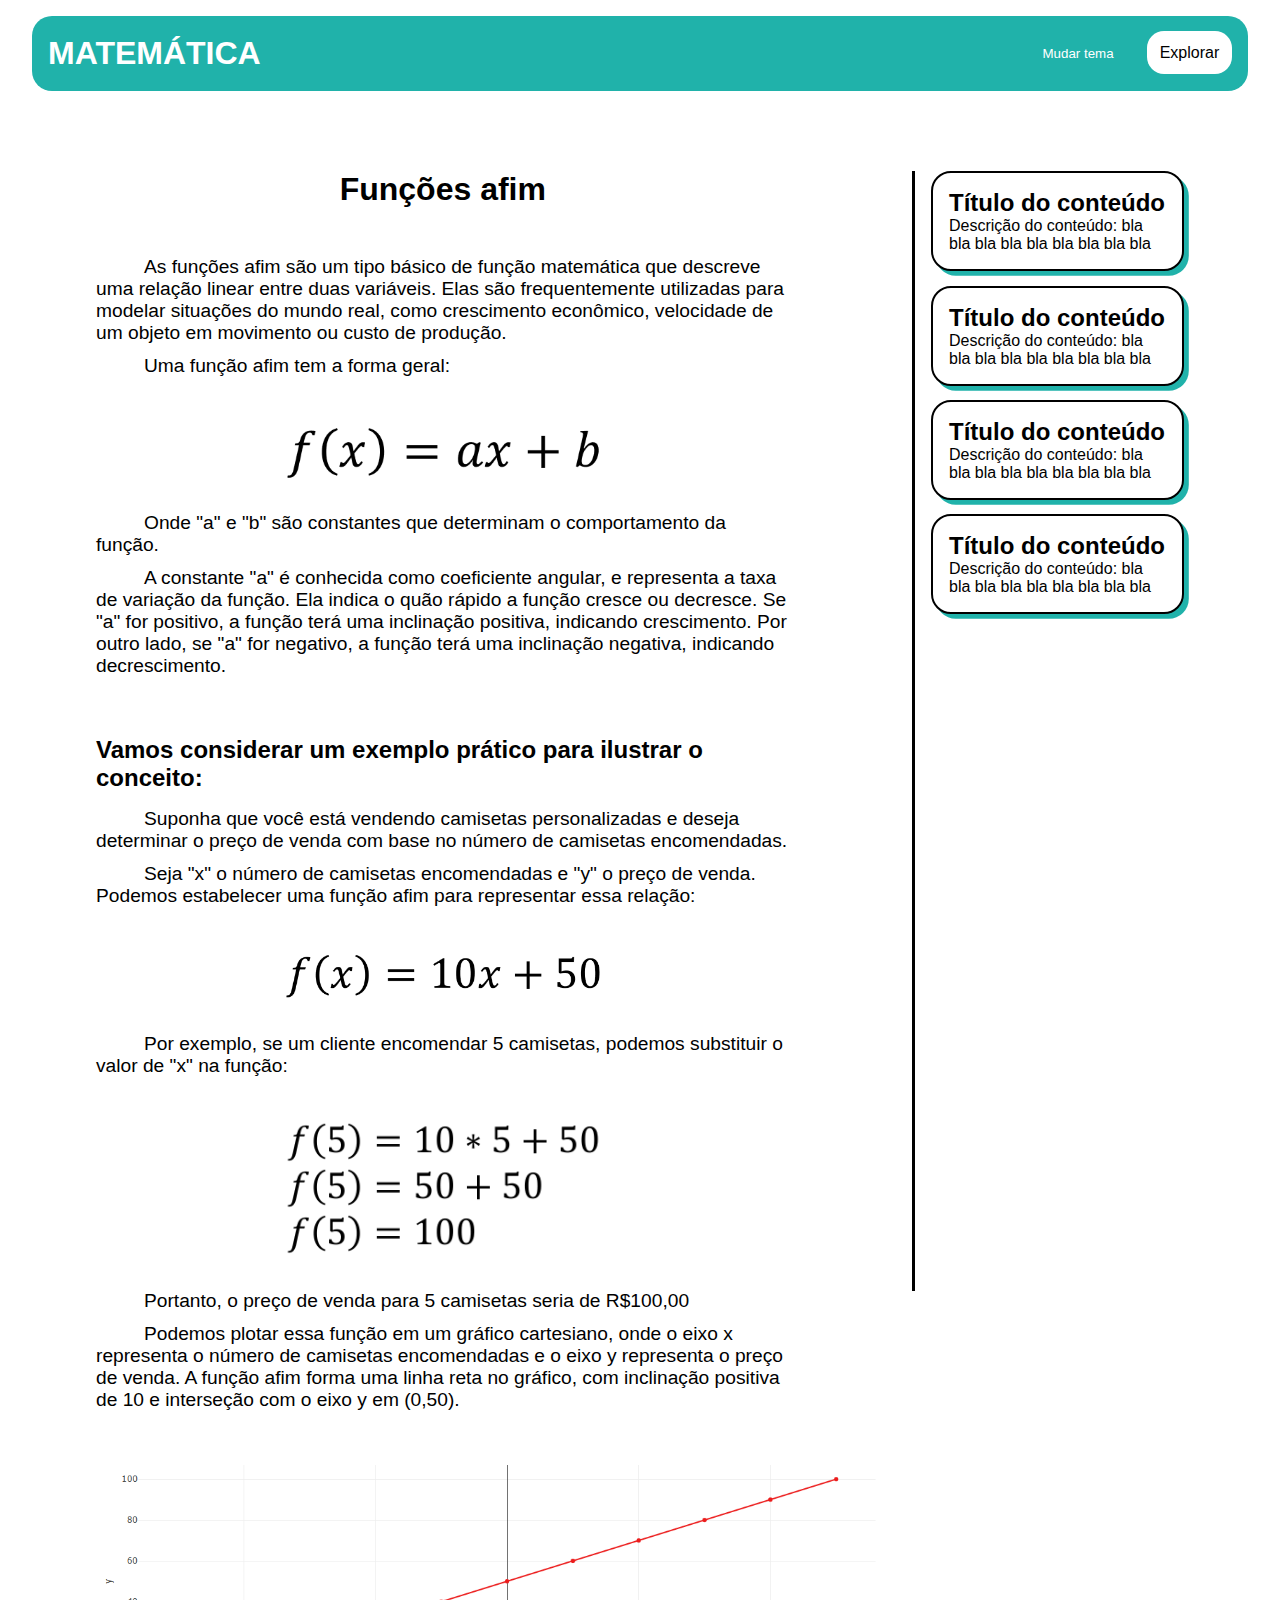
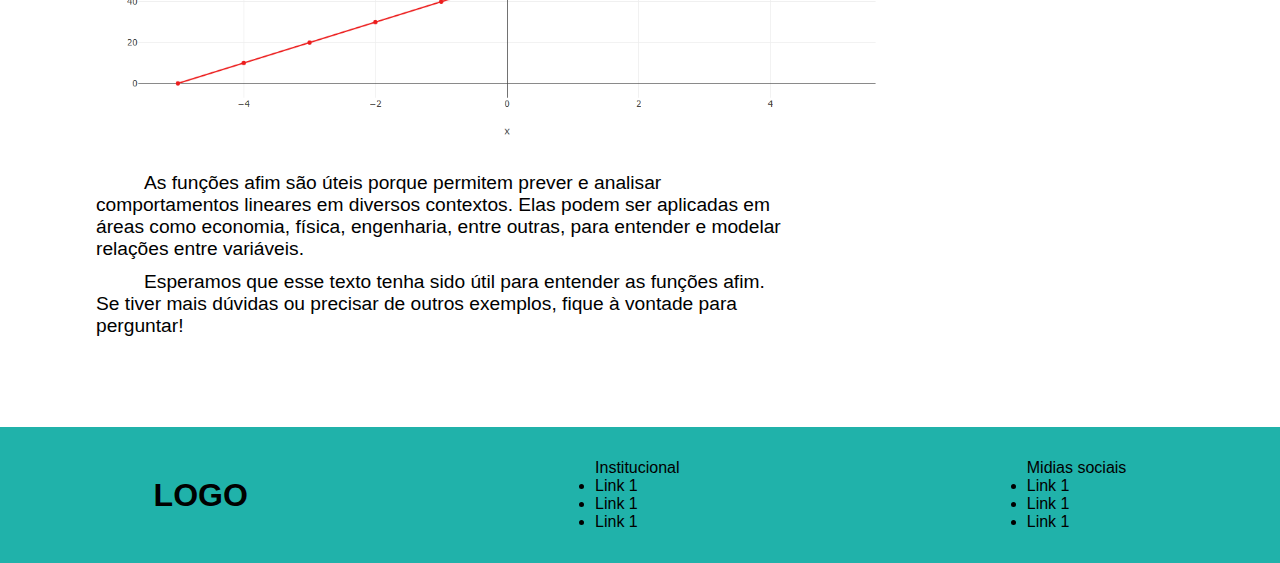
==== pages/funcaoAfim.html @ 84271707 "Add files via upload" ====
<!DOCTYPE html>
<html lang="pt-br">

<head>
    <meta charset="UTF-8">
    <meta http-equiv="X-UA-Compatible" content="IE=edge">
    <meta name="viewport" content="width=device-width, initial-scale=1.0">
    <title>Matemática - Artigo</title>
    <link rel="stylesheet" href="../css/funcaoAfim.css">
    <link rel="shortcut icon" href="../img/favicon.png" type="image/x-icon">
    <script src="../scripts/functions.js"></script>
</head>

<body>
    <header>
        <nav>
            <h1><a href="../index.html">MATEMÁTICA</a></h1>
            <div id="links">
                <button class="mode" onclick="turnMode()">Mudar tema</button>
                <!-- <img src="./img/mode.png" class="mode"> -->
                <a href="../pages/explorar.html" class="button">Explorar</a>
            </div>
        </nav>
    </header>

    <main class="content">
        <section>
            <h1>Funções afim</h1>
            <article>
                <p>
                    As funções afim são um tipo básico de função matemática que descreve uma relação linear entre duas
                    variáveis. Elas são frequentemente utilizadas para modelar situações do mundo real, como crescimento
                    econômico, velocidade de um objeto em movimento ou custo de produção.</p>
                <p>Uma função afim tem a forma geral:</p>
                <img src="../img/pages/modeloAfim.png" class="centerImg">
                <p>Onde "a" e "b" são constantes que determinam o comportamento da função.</p>
                <p>A constante "a" é conhecida como coeficiente angular, e representa a taxa de variação da função. Ela
                    indica o quão rápido a função cresce ou decresce. Se "a" for positivo, a função terá uma inclinação
                    positiva, indicando crescimento. Por outro lado, se "a" for negativo, a função terá uma inclinação
                    negativa, indicando decrescimento.</p>
                <h2>Vamos considerar um exemplo prático para ilustrar o conceito:</h2>
                <p>Suponha que você está vendendo
                    camisetas personalizadas e deseja determinar o preço de venda com base no número de camisetas
                    encomendadas.</p>
                <p>Seja "x" o número de camisetas encomendadas e "y" o preço de venda. Podemos estabelecer uma função
                    afim para representar essa relação:</p>
                <img src="../img/pages/exemploAfim.png" class="centerImg">
                <p>Por exemplo, se um cliente encomendar 5 camisetas, podemos substituir o valor de "x" na função:</p>
                <img src="../img/pages/exemploAfim1.png" class="centerImg">
                <p>Portanto, o preço de venda para 5 camisetas seria de R$100,00</p>
                <p>Podemos plotar essa função em um gráfico cartesiano, onde o eixo x representa o número de camisetas
                    encomendadas e o eixo y representa o preço de venda. A função afim forma uma linha reta no gráfico,
                    com inclinação positiva de 10 e interseção com o eixo y em (0,50).</p>
                <img src="../img/pages/exemploGrafico.png" class="centerImg" id="graph">
                <p>As funções afim são úteis porque permitem prever e analisar comportamentos lineares em diversos
                    contextos. Elas podem ser aplicadas em áreas como economia, física, engenharia, entre outras, para
                    entender e modelar relações entre variáveis.</p>
                <p>Esperamos que esse texto tenha sido útil para entender as funções afim. Se tiver mais dúvidas ou
                    precisar de outros exemplos, fique à vontade para perguntar!</p>

            </article>
        </section>

        <aside>
            <div class="box">
                <h2>Título do conteúdo</h2>
                <p>Descrição do conteúdo: bla bla bla bla bla bla bla bla bla</p>
            </div>
            <div class="box">
                <h2>Título do conteúdo</h2>
                <p>Descrição do conteúdo: bla bla bla bla bla bla bla bla bla</p>
            </div>
            <div class="box">
                <h2>Título do conteúdo</h2>
                <p>Descrição do conteúdo: bla bla bla bla bla bla bla bla bla</p>
            </div>
            <div class="box">
                <h2>Título do conteúdo</h2>
                <p>Descrição do conteúdo: bla bla bla bla bla bla bla bla bla</p>
            </div>
        </aside>
    </main>

    <footer>
        <h1>LOGO</h1>
        <ul>Institucional
            <li>Link 1</li>
            <li>Link 1</li>
            <li>Link 1</li>
        </ul>
        <ul>Midias sociais
            <li>Link 1</li>
            <li>Link 1</li>
            <li>Link 1</li>
        </ul>
    </footer>
</body>




</html>
---- css/funcaoAfim.css ----
* {
    font-family: 'Segoe UI', Tahoma, Geneva, Verdana, sans-serif;
    margin: 0;
}

:root {
    --body-bg: #ffff;
    --body-color: black;
    --theme-color: lightseagreen;
    --image-invert: 0;
}


body {
    min-height: 100vh;
    display: flex;
    flex-direction: column;
    background-color: var(--body-bg);
    /* background-image: url("../img/indexBackground.png");
    background-size: cover; */
    /* filter: invert(1); */
}

nav {
    display: flex;
    justify-content: space-between;
    margin: 1rem 2rem;
    padding: 1rem;
    background-color: var(--theme-color);
    align-items: center;
    color: var(--body-bg);
    border-radius: 20px;
    height: 2.7rem;
}

nav .button {
    background-color: var(--body-bg);
    padding: 0.8rem;
    border-radius: 17px;
    text-decoration: none;
    color: var(--body-color);
    transition: 0.6s;
    position: relative;
}

.button:hover {
    transition: 0.7s;
    border: 1px solid var(--body-bg);
    background-color: var(--theme-color);
    color: var(--body-bg);
    text-decoration: underline;
}


.mode {
    border: none;
    margin-right: 1rem;
    cursor: pointer;
    background-color: var(--theme-color);
    padding: 0.8rem;
    text-decoration: none;
    color: var(--body-bg);
    transition: 0.6s;
    position: relative;
}


/* --------------------------- */

.content {
    width: 85%;
    margin: 4rem auto;
    display: grid;
    grid-template-columns: 75% 25%;
    grid-template-rows: 70rem 30rem 12rem;
    grid-template-areas: "content aside";
    height: 100%;
}

section {
    /* background-color: lightseagreen; */
    grid-area: content;
    width: 85%;
    display: block;
    margin-bottom: 4rem;
}

.content h1 {
    text-align: center;
    margin-bottom: 3rem;
    font-size: 2rem;
}

section p {
    padding-bottom: 0.7rem;
    text-indent: 3rem;
    font-size: larger;
}

section h2 {
    margin-top: 3rem;
    margin-bottom: 1rem;
}

aside {
    grid-area: aside;
    border-left: 3px solid var(--body-color);
}

div.box {
    background-color: var(--body-bg);
    color: var(--body-color);
    border: 2px solid var(--body-color);
    border-radius: 20px;
    margin-bottom: 0.9rem;
    margin-left: 1rem;
    padding: 1rem;
    box-shadow: 0.3rem 0.3rem var(--theme-color);
    transition: 0.7s;
}

div.box:hover {
    transition: 0.7s;
    transform: scale(1.05, 1.05);
}

article {
    display: block;
}

.centerImg {
    display: block;
    margin: 2rem auto;
    width: 20rem;
    filter: invert(var(--image-invert));
}

#graph {
    width: 50rem;
}

footer {
    display: flex;
    justify-content: space-around;
    margin-top: auto;
    align-items: center;
    padding: 2rem 0;
    flex-wrap: wrap;
    width: 100%;
    background-color: var(--theme-color);
}

h1 a {
    text-decoration: none;
    color: var(--body-bg);
}

main p,
h1,
h2 {
    color: var(--body-color);
}
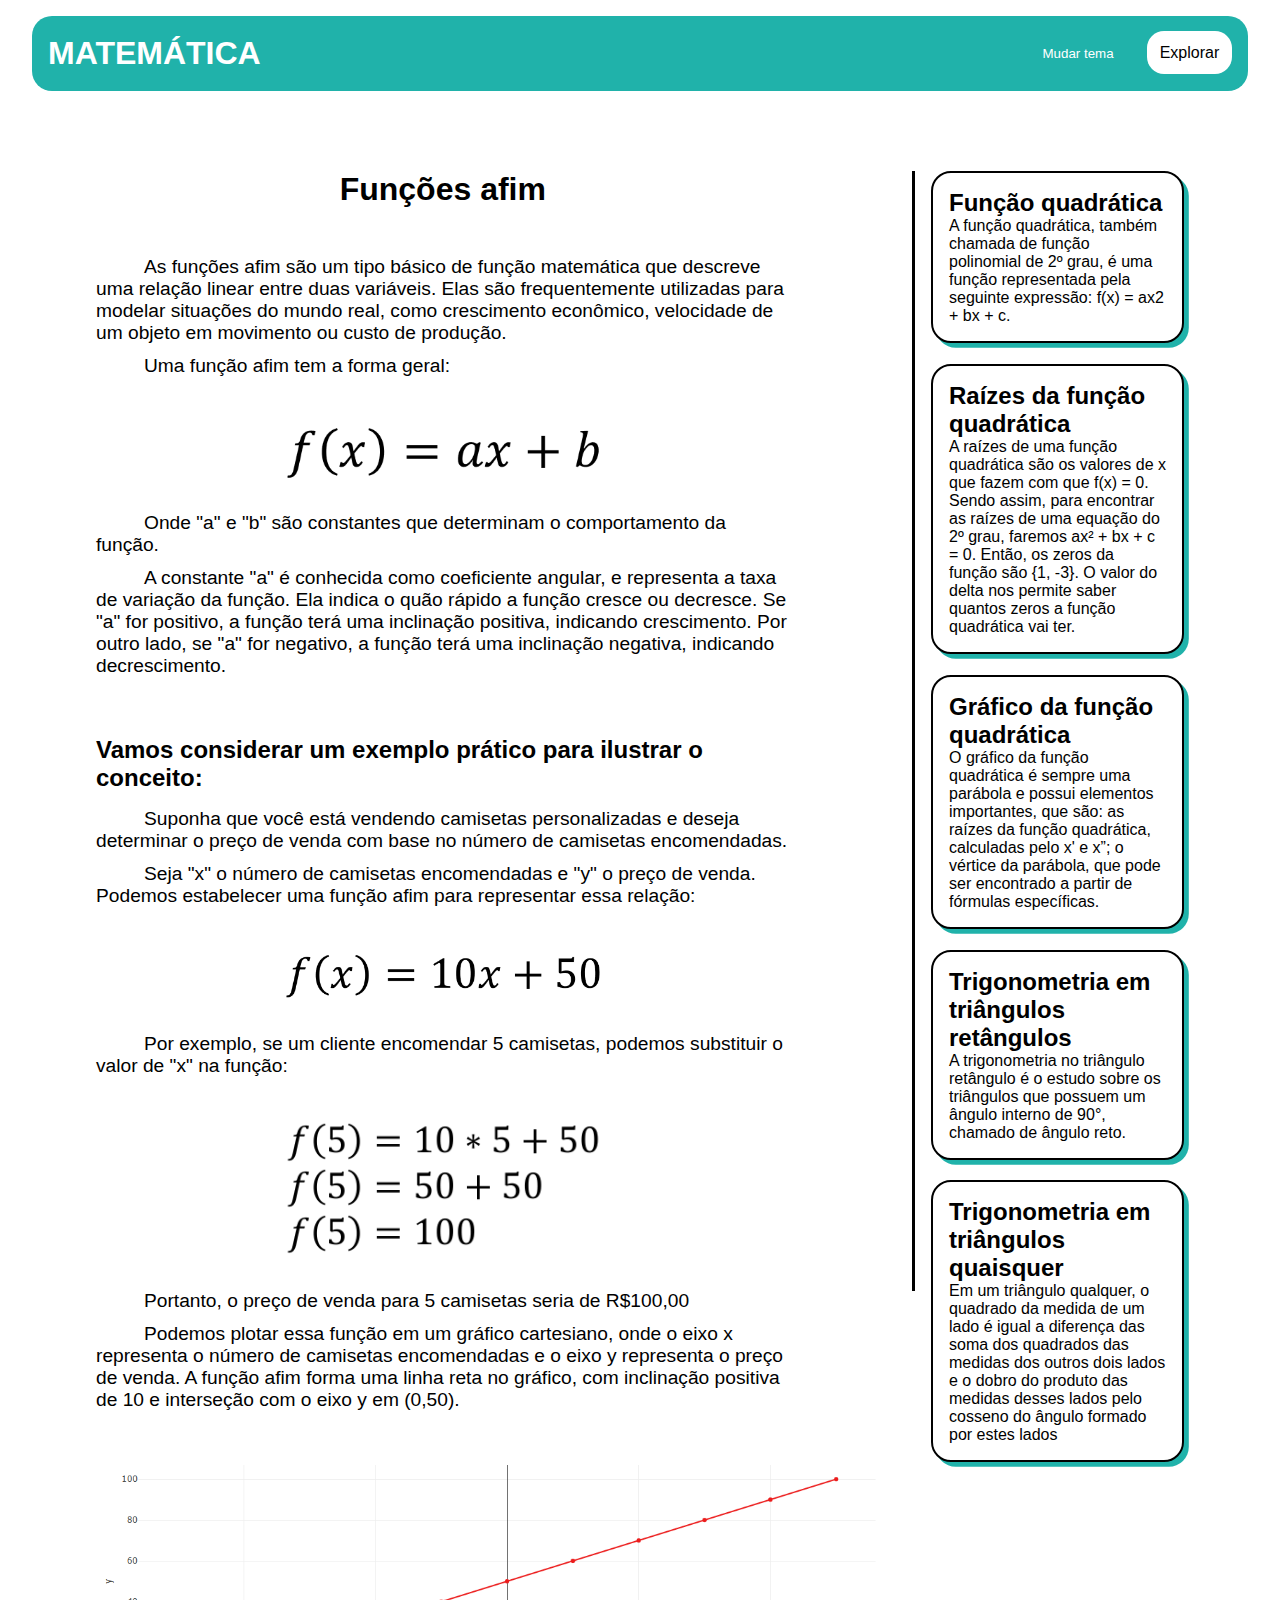
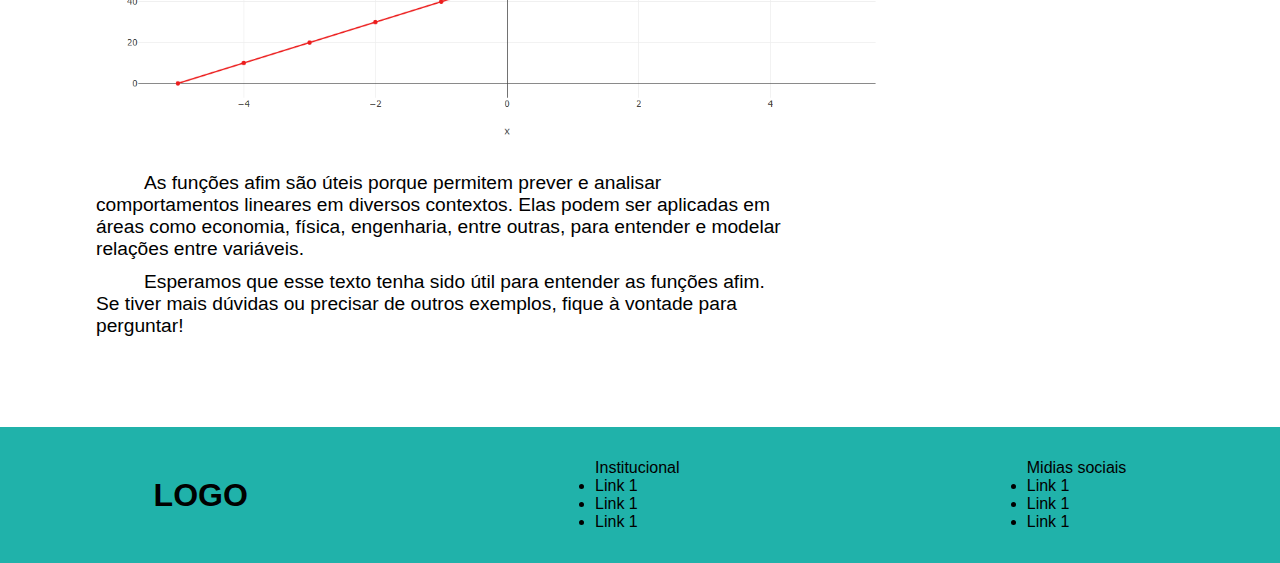
==== commit 8ee96b08: "Add files via upload" ====
--- a/pages/funcaoAfim.html
+++ b/pages/funcaoAfim.html
@@ -63,20 +63,48 @@
 
         <aside>
             <div class="box">
-                <h2>Título do conteúdo</h2>
-                <p>Descrição do conteúdo: bla bla bla bla bla bla bla bla bla</p>
+                <a href="./funcaoQuadratica.html">
+                    <h2>Função quadrática</h2>
+                    <p>A função quadrática, também chamada de função polinomial de 2º grau, é uma função representada
+                        pela
+                        seguinte expressão: f(x) = ax2 + bx + c.</p>
+                </a>
             </div>
             <div class="box">
-                <h2>Título do conteúdo</h2>
-                <p>Descrição do conteúdo: bla bla bla bla bla bla bla bla bla</p>
+                <a href="./raizesFuncaoQuadratica.html">
+                    <h2>Raízes da função quadrática</h2>
+                    <p>A raízes de uma função quadrática são os valores de x que fazem com que f(x) = 0. Sendo assim,
+                        para
+                        encontrar as raízes de uma equação do 2º grau, faremos ax² + bx + c = 0. Então, os zeros da
+                        função
+                        são {1, -3}. O valor do delta nos permite saber quantos zeros a função quadrática vai ter.</p>
+                </a>
             </div>
             <div class="box">
-                <h2>Título do conteúdo</h2>
-                <p>Descrição do conteúdo: bla bla bla bla bla bla bla bla bla</p>
+                <a href="graficoFuncaoQuadratica.html">
+                    <h2>Gráfico da função quadrática</h2>
+                    <p>O gráfico da função quadrática é sempre uma parábola e possui elementos importantes, que são: as
+                        raízes da função quadrática, calculadas pelo x' e x”; o vértice da parábola, que pode ser
+                        encontrado
+                        a partir de fórmulas específicas.</p>
+                </a>
             </div>
             <div class="box">
-                <h2>Título do conteúdo</h2>
-                <p>Descrição do conteúdo: bla bla bla bla bla bla bla bla bla</p>
+                <a href="./trigonometria.html">
+                    <h2>Trigonometria em triângulos retângulos</h2>
+                    <p>A trigonometria no triângulo retângulo é o estudo sobre os triângulos que possuem um ângulo
+                        interno
+                        de 90°, chamado de ângulo reto.</p>
+                </a>
+            </div>
+            <div class="box">
+                <a href="./trigonometriaQualquer.html">
+                    <h2>Trigonometria em triângulos quaisquer</h2>
+                    <p>Em um triângulo qualquer, o quadrado da medida de um lado é igual a diferença das soma dos
+                        quadrados
+                        das medidas dos outros dois lados e o dobro do produto das medidas desses lados pelo cosseno do
+                        ângulo formado por estes lados</p>
+                </a>
             </div>
         </aside>
     </main>
--- a/css/funcaoAfim.css
+++ b/css/funcaoAfim.css
@@ -112,7 +112,7 @@
     color: var(--body-color);
     border: 2px solid var(--body-color);
     border-radius: 20px;
-    margin-bottom: 0.9rem;
+    margin-bottom: 1.3rem;
     margin-left: 1rem;
     padding: 1rem;
     box-shadow: 0.3rem 0.3rem var(--theme-color);
@@ -159,4 +159,9 @@
 h1,
 h2 {
     color: var(--body-color);
+}
+
+a {
+    text-decoration: none;
+    color: var(--body-color);
 }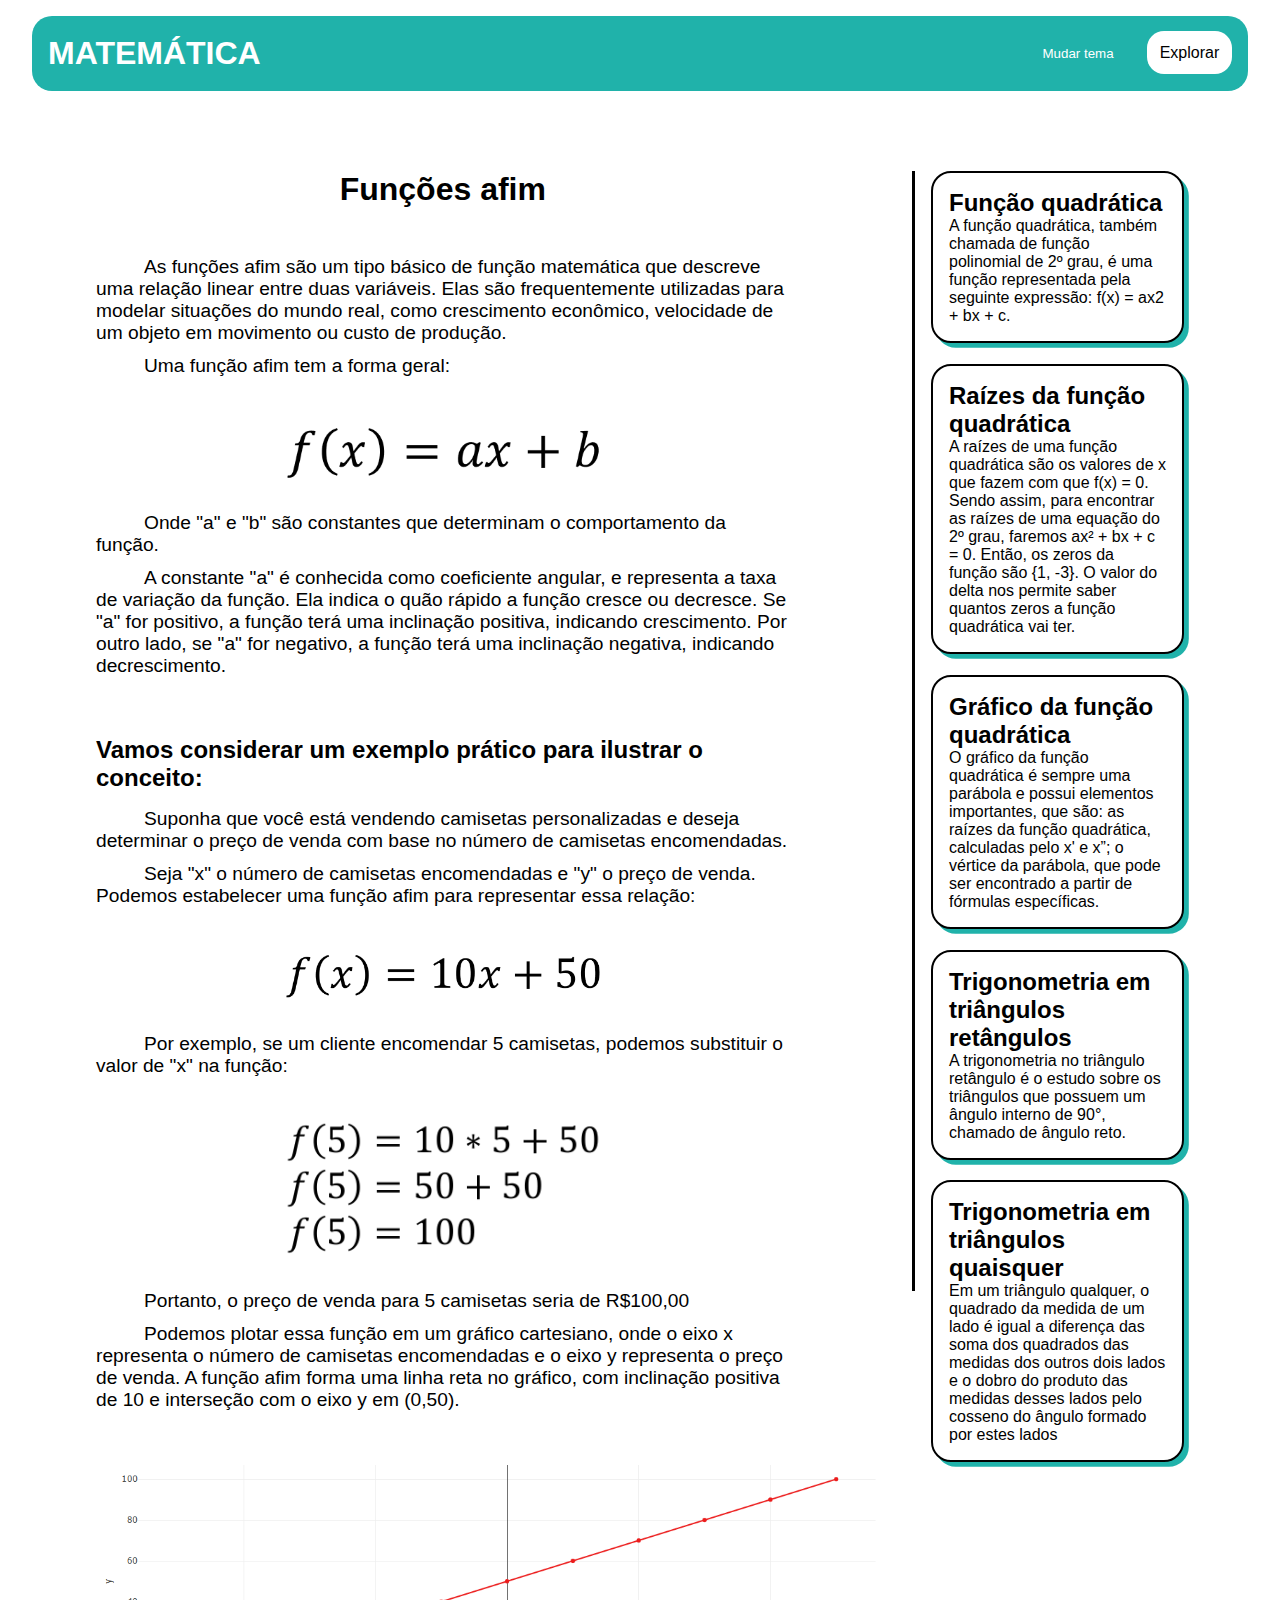
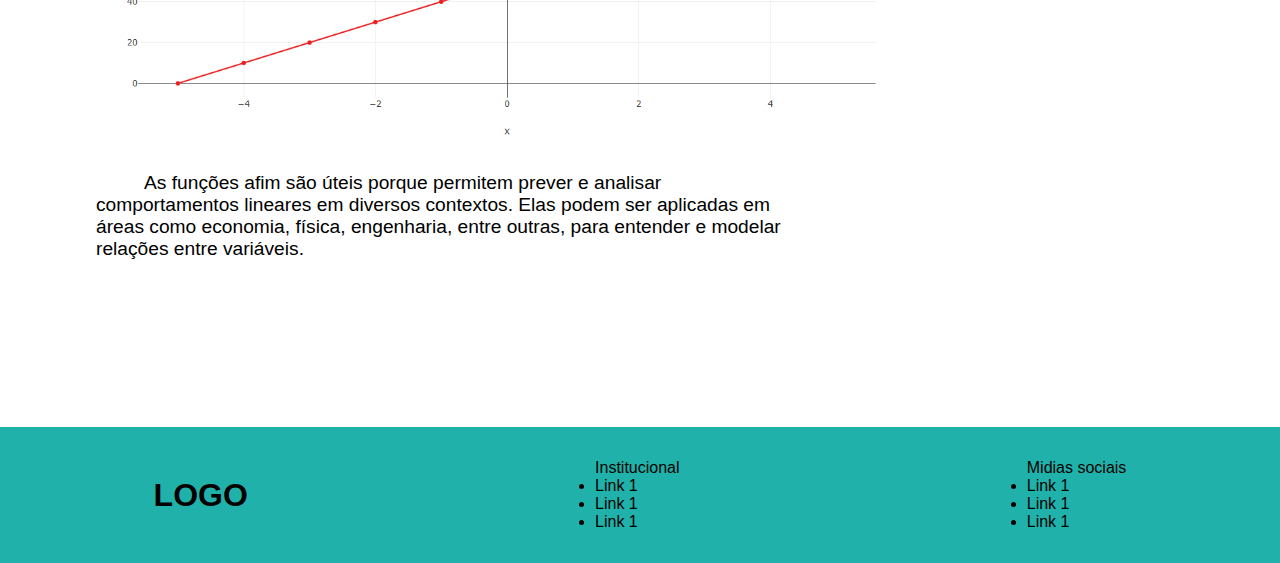
==== commit 850b97e2: "Add files via upload" ====
--- a/pages/funcaoAfim.html
+++ b/pages/funcaoAfim.html
@@ -55,8 +55,6 @@
                 <p>As funções afim são úteis porque permitem prever e analisar comportamentos lineares em diversos
                     contextos. Elas podem ser aplicadas em áreas como economia, física, engenharia, entre outras, para
                     entender e modelar relações entre variáveis.</p>
-                <p>Esperamos que esse texto tenha sido útil para entender as funções afim. Se tiver mais dúvidas ou
-                    precisar de outros exemplos, fique à vontade para perguntar!</p>
 
             </article>
         </section>
